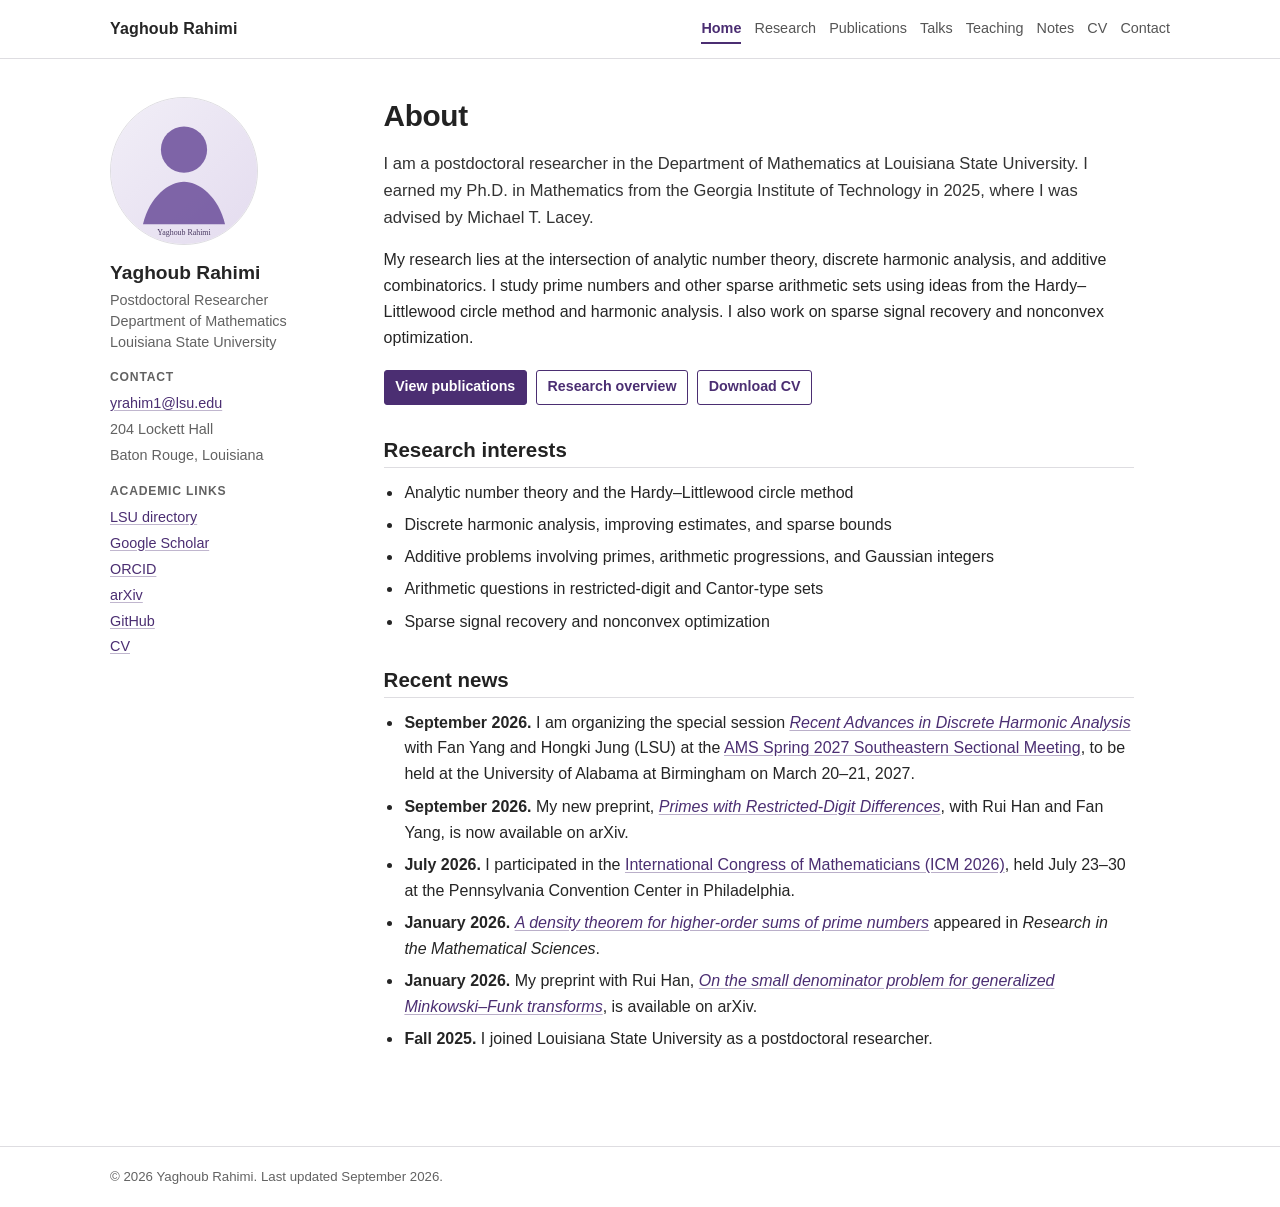
==== index.html @ df284439 "Use shared organizing wording on homepage and CV" ====
<!doctype html>
<html lang="en">
<head>
  <meta charset="utf-8">
  <meta name="viewport" content="width=device-width, initial-scale=1">
  <title>Yaghoub Rahimi | Mathematics</title>
  <meta name="description" content="Yaghoub Rahimi, mathematics postdoc at LSU. Research in analytic number theory, harmonic analysis, additive combinatorics, and sparse signal recovery.">
  <meta name="author" content="Yaghoub Rahimi">
  <meta name="theme-color" content="#4b2e72">
  <link rel="canonical" href="https://yaghoub-rahimi.github.io/">
  <meta property="og:title" content="Yaghoub Rahimi | Mathematics">
  <meta property="og:description" content="Research, publications, talks, and teaching in number theory, harmonic analysis, additive combinatorics, and sparse signal recovery.">
  <meta property="og:type" content="website">
  <meta property="og:url" content="https://yaghoub-rahimi.github.io/">
  <meta property="og:image" content="https://yaghoub-rahimi.github.io/assets/og.jpg">
  <meta property="og:image:width" content="1200">
  <meta property="og:image:height" content="630">
  <meta property="og:image:alt" content="Yaghoub Rahimi, Postdoctoral Researcher in Mathematics at Louisiana State University">
  <meta name="twitter:card" content="summary_large_image">
  <link rel="icon" href="assets/favicon.svg" type="image/svg+xml">
  <link rel="stylesheet" href="assets/styles.css?v=20260909">
</head>
<body>
  <a class="skip-link" href="#main">Skip to content</a>
  <header class="site-header">
    <div class="header-inner">
      <a class="site-title" href="index.html">Yaghoub Rahimi</a>
      <nav class="nav" aria-label="Main navigation">
        <a href="index.html" aria-current="page">Home</a>
        <a href="research.html">Research</a>
        <a href="publications.html">Publications</a>
        <a href="talks.html">Talks</a>
        <a href="teaching.html">Teaching</a>
        <a href="notes.html">Notes</a>
        <a href="cv.html">CV</a>
        <a href="contact.html">Contact</a>
      </nav>
    </div>
  </header>

  <div class="shell">
    <aside class="sidebar" aria-label="Profile sidebar">
      <div class="profile">
        <!-- TODO(content): Replace this placeholder with a professional headshot at the same path, or update src on every page. -->
        <img class="profile-photo" src="assets/profile-placeholder.svg" width="480" height="480" alt="">
        <div>
          <h2>Yaghoub Rahimi</h2>
          <p class="role">Postdoctoral Researcher<br>Department of Mathematics<br>Louisiana State University</p>
        </div>
        <div class="profile-section">
          <h3>Contact</h3>
          <ul>
            <li><a href="mailto:yrahim1@lsu.edu">yrahim1@lsu.edu</a></li>
            <li>204 Lockett Hall</li>
            <li>Baton Rouge, Louisiana</li>
          </ul>
        </div>
        <div class="profile-section links">
          <h3>Academic links</h3>
          <ul>
            <li><a href="https://www.math.lsu.edu/people/postdocs#yrahim1">LSU directory</a></li>
            <li><a href="https://scholar.google.com/citations?user=u2n-iosAAAAJ&amp;hl=en">Google Scholar</a></li>
            <li><a href="https://orcid.org/0000-0001-9597-3187" rel="me">ORCID</a></li>
            <li><a href="https://arxiv.org/search/?query=Yaghoub+Rahimi&amp;searchtype=author">arXiv</a></li>
            <li><a href="https://github.com/Yaghoub-Rahimi" rel="me">GitHub</a></li>
            <li><a href="assets/files/Yaghoub_Rahimi_CV.pdf">CV</a></li>
          </ul>
        </div>
      </div>
    </aside>

    <main id="main" class="content" tabindex="-1">
      <h1>About</h1>
      <p class="lead">I am a postdoctoral researcher in the Department of Mathematics at Louisiana State University. I earned my Ph.D. in Mathematics from the Georgia Institute of Technology in 2025, where I was advised by Michael T. Lacey.</p>
      <p>My research lies at the intersection of analytic number theory, discrete harmonic analysis, and additive combinatorics. I study prime numbers and other sparse arithmetic sets using ideas from the Hardy–Littlewood circle method and harmonic analysis. I also work on sparse signal recovery and nonconvex optimization.</p>

      <div class="button-row">
        <a class="button primary" href="publications.html">View publications</a>
        <a class="button" href="research.html">Research overview</a>
        <a class="button" href="assets/files/Yaghoub_Rahimi_CV.pdf" download>Download CV</a>
      </div>

      <h2>Research interests</h2>
      <ul class="plain-list">
        <li>Analytic number theory and the Hardy–Littlewood circle method</li>
        <li>Discrete harmonic analysis, improving estimates, and sparse bounds</li>
        <li>Additive problems involving primes, arithmetic progressions, and Gaussian integers</li>
        <li>Arithmetic questions in restricted-digit and Cantor-type sets</li>
        <li>Sparse signal recovery and nonconvex optimization</li>
      </ul>

      <h2>Recent news</h2>
      <ul class="news-list">
        <li><time datetime="2026-09-15">September 2026.</time> I am organizing the special session <a href="ams-2027.html"><em>Recent Advances in Discrete Harmonic Analysis</em></a> with Fan Yang and Hongki Jung (LSU) at the <a href="https://meetings.ams.org/math/spring2027se/meetingapp.cgi/Home/0">AMS Spring 2027 Southeastern Sectional Meeting</a>, to be held at the University of Alabama at Birmingham on March 20–21, 2027.</li>
        <li><time datetime="2026-09-05">September 2026.</time> My new preprint, <a href="https://arxiv.org/abs/2609.05810"><em>Primes with Restricted-Digit Differences</em></a>, with Rui Han and Fan Yang, is now available on arXiv.</li>
        <li><time datetime="2026-07">July 2026.</time> I participated in the <a href="https://www.mathunion.org/icm/icm-2026">International Congress of Mathematicians (ICM 2026)</a>, held July 23–30 at the Pennsylvania Convention Center in Philadelphia.</li>
        <li><time datetime="2026-01-21">January 2026.</time> <a href="publications.html#density-primes"><em>A density theorem for higher-order sums of prime numbers</em></a> appeared in <em>Research in the Mathematical Sciences</em>.</li>
        <li><time datetime="2026-01-14">January 2026.</time> My preprint with Rui Han, <a href="publications.html#minkowski-funk"><em>On the small denominator problem for generalized Minkowski–Funk transforms</em></a>, is available on arXiv.</li>
        <li><time datetime="2025-08">Fall 2025.</time> I joined Louisiana State University as a postdoctoral researcher.</li>
      </ul>
    </main>
  </div>

  <footer>
    <div class="footer-inner">&copy; 2026 Yaghoub Rahimi. Last updated September 2026.</div>
  </footer>
</body>
</html>
---- assets/styles.css ----
:root {
  --background: #ffffff;
  --text: #252525;
  --muted: #626262;
  --subtle: #f7f6f8;
  --border: #dedde1;
  --accent: #4b2e72;
  --accent-dark: #2f184c;
  --sidebar-width: 220px;
  --content-width: 750px;
}

* {
  box-sizing: border-box;
}

html {
  font-size: 16px;
}

body {
  min-height: 100vh;
  margin: 0;
  display: flex;
  flex-direction: column;
  background: var(--background);
  color: var(--text);
  font-family: -apple-system, BlinkMacSystemFont, "Segoe UI", Roboto, Helvetica, Arial, sans-serif;
  font-size: 1rem;
  line-height: 1.62;
  -webkit-font-smoothing: antialiased;
  text-rendering: optimizeLegibility;
}

a {
  color: var(--accent);
  text-decoration-thickness: 0.06em;
  text-underline-offset: 0.14em;
}

a:hover {
  color: var(--accent-dark);
}

a:focus-visible,
button:focus-visible,
iframe:focus-visible,
object:focus-visible {
  outline: 2px solid var(--accent);
  outline-offset: 3px;
}

img {
  max-width: 100%;
  height: auto;
}

.skip-link {
  position: fixed;
  left: 0.75rem;
  top: -5rem;
  z-index: 1000;
  padding: 0.45rem 0.7rem;
  border: 1px solid var(--border);
  border-radius: 3px;
  background: #fff;
  color: #111;
}

.skip-link:focus {
  top: 0.75rem;
}

.site-header {
  flex: none;
  border-bottom: 1px solid var(--border);
  background: #fff;
}

.header-inner {
  width: min(1060px, calc(100% - 2rem));
  min-height: 58px;
  margin: 0 auto;
  display: flex;
  align-items: center;
  justify-content: space-between;
  gap: 1.5rem;
}

.site-title {
  flex: none;
  color: var(--text);
  font-size: 1rem;
  font-weight: 700;
  letter-spacing: 0.01em;
  text-decoration: none;
  white-space: nowrap;
}

.nav {
  display: flex;
  align-items: center;
  justify-content: flex-end;
  flex-wrap: wrap;
  gap: 0.2rem 0.82rem;
}

.nav a {
  padding: 0.22rem 0 0.18rem;
  border-bottom: 2px solid transparent;
  color: #555;
  font-size: 0.9rem;
  line-height: 1.45;
  text-decoration: none;
  white-space: nowrap;
}

.nav a:hover {
  border-bottom-color: #bcb9c1;
  color: var(--text);
}

.nav a[aria-current="page"] {
  border-bottom-color: var(--accent);
  color: var(--accent);
  font-weight: 600;
}

.shell {
  width: min(1060px, calc(100% - 2rem));
  margin: 2.4rem auto 0;
  flex: 1 0 auto;
  display: grid;
  grid-template-columns: var(--sidebar-width) minmax(0, var(--content-width));
  column-gap: 3.35rem;
  align-items: start;
}

.sidebar {
  position: sticky;
  top: 1.25rem;
}

.profile {
  color: var(--muted);
  font-size: 0.9rem;
}

.profile-photo {
  display: block;
  width: 148px;
  height: 148px;
  margin: 0 0 1rem;
  object-fit: cover;
  border: 1px solid var(--border);
  border-radius: 50%;
  background: var(--subtle);
}

.profile h2 {
  margin: 0 0 0.28rem;
  padding: 0;
  border: 0;
  color: var(--text);
  font-size: 1.2rem;
  line-height: 1.24;
}

.profile .role {
  margin: 0;
  color: var(--muted);
  line-height: 1.48;
}

.profile-section {
  margin: 1.05rem 0 0;
}

.profile-section h3 {
  margin: 0 0 0.38rem;
  color: #626262;
  font-size: 0.76rem;
  font-weight: 700;
  letter-spacing: 0.065em;
  line-height: 1.3;
  text-transform: uppercase;
}

.profile ul {
  margin: 0;
  padding: 0;
  list-style: none;
}

.profile li {
  margin: 0.16rem 0;
}

.profile a {
  text-decoration: underline;
  text-decoration-color: rgba(75, 46, 114, 0.35);
}

.content {
  width: 100%;
  min-width: 0;
  max-width: var(--content-width);
  padding-bottom: 3.75rem;
  overflow-wrap: break-word;
}

.content:focus {
  outline: none;
}

.content :target {
  scroll-margin-top: 1rem;
}

.error-page .shell {
  grid-template-columns: minmax(0, var(--content-width));
  justify-content: center;
}

h1,
h2,
h3 {
  color: #222;
  line-height: 1.28;
}

h1 {
  margin: 0 0 1rem;
  font-size: 1.86rem;
  font-weight: 700;
  letter-spacing: -0.012em;
}

h2 {
  margin: 2rem 0 0.7rem;
  padding-bottom: 0.28rem;
  border-bottom: 1px solid var(--border);
  font-size: 1.28rem;
  font-weight: 700;
}

h3 {
  margin: 1.35rem 0 0.3rem;
  font-size: 1.04rem;
  font-weight: 700;
}

p {
  margin: 0 0 0.95rem;
}

.lead {
  color: #333;
  font-size: 1.035rem;
}

.note {
  color: var(--muted);
  font-size: 0.93rem;
}

.content a:not(.button) {
  text-decoration: underline;
  text-decoration-color: rgba(75, 46, 114, 0.38);
}

.button-row {
  display: flex;
  flex-wrap: wrap;
  gap: 0.55rem;
  margin: 1.2rem 0 1.35rem;
}

.button {
  display: inline-block;
  padding: 0.4rem 0.67rem;
  border: 1px solid var(--accent);
  border-radius: 3px;
  background: #fff;
  color: var(--accent);
  font-size: 0.89rem;
  font-weight: 600;
  line-height: 1.4;
  text-decoration: none;
}

.button:hover {
  background: var(--accent);
  color: #fff;
  text-decoration: none;
}

.button.primary {
  background: var(--accent);
  color: #fff;
}

.button.primary:hover {
  background: var(--accent-dark);
}

.plain-list,
.news-list {
  margin: 0.35rem 0 1.1rem;
  padding-left: 1.22rem;
}

.plain-list li,
.news-list li {
  margin-bottom: 0.4rem;
  padding-left: 0.08rem;
}

.news-list time {
  font-weight: 700;
}

.publication-list {
  margin: 0.35rem 0 0;
  padding-left: 1.45rem;
}

.publication-list > li {
  margin: 0 0 1.35rem;
  padding-left: 0.2rem;
}

.publication-title {
  color: #202020;
  font-weight: 700;
  line-height: 1.42;
}

.authors {
  margin-top: 0.08rem;
  color: #333;
}

.venue {
  margin-top: 0.08rem;
  color: var(--muted);
  font-size: 0.94rem;
}

.paper-links {
  margin-top: 0.2rem;
  font-size: 0.91rem;
}

.link-separator {
  margin: 0 0.38rem;
  color: #999;
}

.me {
  font-weight: 700;
}

.timeline {
  margin: 0.3rem 0 0;
  padding: 0;
  list-style: none;
}

.timeline > li {
  display: grid;
  grid-template-columns: 7.6rem minmax(0, 1fr);
  gap: 0.85rem;
  margin: 0;
  padding: 0.82rem 0;
  border-bottom: 1px solid #ecebed;
}

.timeline > li:first-child {
  padding-top: 0.15rem;
}

.timeline-date {
  color: var(--muted);
  font-size: 0.9rem;
}

.timeline-title {
  color: #242424;
  font-weight: 700;
  line-height: 1.42;
}

.timeline-meta {
  margin-top: 0.1rem;
  color: var(--muted);
  font-size: 0.93rem;
}

.role-list {
  margin: 0.3rem 0 0;
  padding: 0;
  list-style: none;
}

.role-list > li {
  margin-bottom: 1rem;
}

.role-title {
  font-weight: 700;
}

.role-meta,
.role-details {
  color: var(--muted);
  font-size: 0.94rem;
}

.related-work,
.empty-state {
  margin-top: 1.6rem;
  padding: 0.9rem 1rem;
  border-left: 3px solid #c8bdd5;
  background: var(--subtle);
}

.related-work h2 {
  margin: 0 0 0.4rem;
  padding: 0;
  border: 0;
  font-size: 1.08rem;
}

.related-work p:last-child,
.empty-state p:last-child {
  margin-bottom: 0;
}

.contact-list {
  margin: 1.2rem 0 0;
}

.contact-list dt {
  margin-top: 1.2rem;
  color: #333;
  font-weight: 700;
}

.contact-list dd {
  margin: 0.16rem 0 0;
}

.contact-list address {
  font-style: normal;
}

.cv-frame {
  width: 100%;
  height: 780px;
  margin-top: 1rem;
  border: 1px solid var(--border);
  border-radius: 3px;
  background: var(--subtle);
}

footer {
  flex: none;
  margin-top: 1rem;
  padding: 1.2rem 0;
  border-top: 1px solid var(--border);
  color: var(--muted);
  font-size: 0.83rem;
}

.footer-inner {
  width: min(1060px, calc(100% - 2rem));
  margin: 0 auto;
}

@media (max-width: 940px) {
  .header-inner {
    min-height: auto;
    padding: 0.78rem 0 0.72rem;
    align-items: flex-start;
    flex-direction: column;
    gap: 0.42rem;
  }

  .nav {
    justify-content: flex-start;
  }

  .shell {
    margin-top: 1.55rem;
    grid-template-columns: 1fr;
  }

  .sidebar {
    position: static;
    margin-bottom: 1.7rem;
    padding-bottom: 1.35rem;
    border-bottom: 1px solid var(--border);
  }

  .profile {
    display: grid;
    grid-template-columns: 92px minmax(0, 1fr) minmax(9rem, 0.75fr);
    column-gap: 1rem;
    align-items: start;
  }

  .profile-photo {
    width: 92px;
    height: 92px;
    margin: 0;
    grid-row: span 2;
  }

  .profile-section {
    margin: 0;
  }

  .profile-section.links {
    margin-top: 0.7rem;
    grid-column: 2 / -1;
  }

  .profile-section.links ul {
    display: flex;
    flex-wrap: wrap;
    gap: 0.08rem 0.85rem;
  }

  .content {
    max-width: 760px;
  }
}

@media (max-width: 640px) {
  .header-inner,
  .shell,
  .footer-inner {
    width: min(100% - 1.35rem, 1060px);
  }

  .nav {
    width: 100%;
    display: grid;
    grid-template-columns: repeat(4, max-content);
    justify-content: space-between;
    gap: 0.12rem 0.5rem;
  }

  .nav a {
    display: flex;
    align-items: center;
    min-height: 44px;
    min-width: 44px;
    font-size: 0.86rem;
  }

  .button {
    display: inline-flex;
    align-items: center;
    min-height: 44px;
  }

  .sidebar {
    margin-bottom: 1.35rem;
    padding-bottom: 1rem;
  }

  .profile {
    grid-template-columns: 78px minmax(0, 1fr);
  }

  .profile-photo {
    width: 78px;
    height: 78px;
  }

  .profile-section {
    margin-top: 0.55rem;
    grid-column: 1 / -1;
  }

  .profile-section.links {
    margin-top: 0.55rem;
    grid-column: 1 / -1;
  }

  .profile-section:not(.links) ul {
    display: flex;
    flex-wrap: wrap;
    gap: 0.08rem 0.85rem;
  }

  h1 {
    font-size: 1.68rem;
  }

  h2 {
    font-size: 1.2rem;
  }

  .lead {
    font-size: 1rem;
  }

  .timeline > li {
    grid-template-columns: 1fr;
    gap: 0.08rem;
  }

  .cv-frame {
    display: none;
  }
}

@media (max-height: 680px) and (min-width: 941px) {
  .sidebar {
    position: static;
  }
}

@media (prefers-reduced-motion: reduce) {
  *,
  *::before,
  *::after {
    scroll-behavior: auto !important;
  }
}

@media print {
  .site-header,
  .sidebar,
  footer,
  .button-row {
    display: none;
  }

  body,
  .shell,
  .content {
    display: block;
    width: auto;
    max-width: none;
    margin: 0;
    padding: 0;
  }

  a {
    color: #000;
    text-decoration: none;
  }

  h1,
  h2,
  h3 {
    break-after: avoid;
  }

  .publication-list > li,
  .timeline > li,
  .role-list > li {
    break-inside: avoid;
  }
}
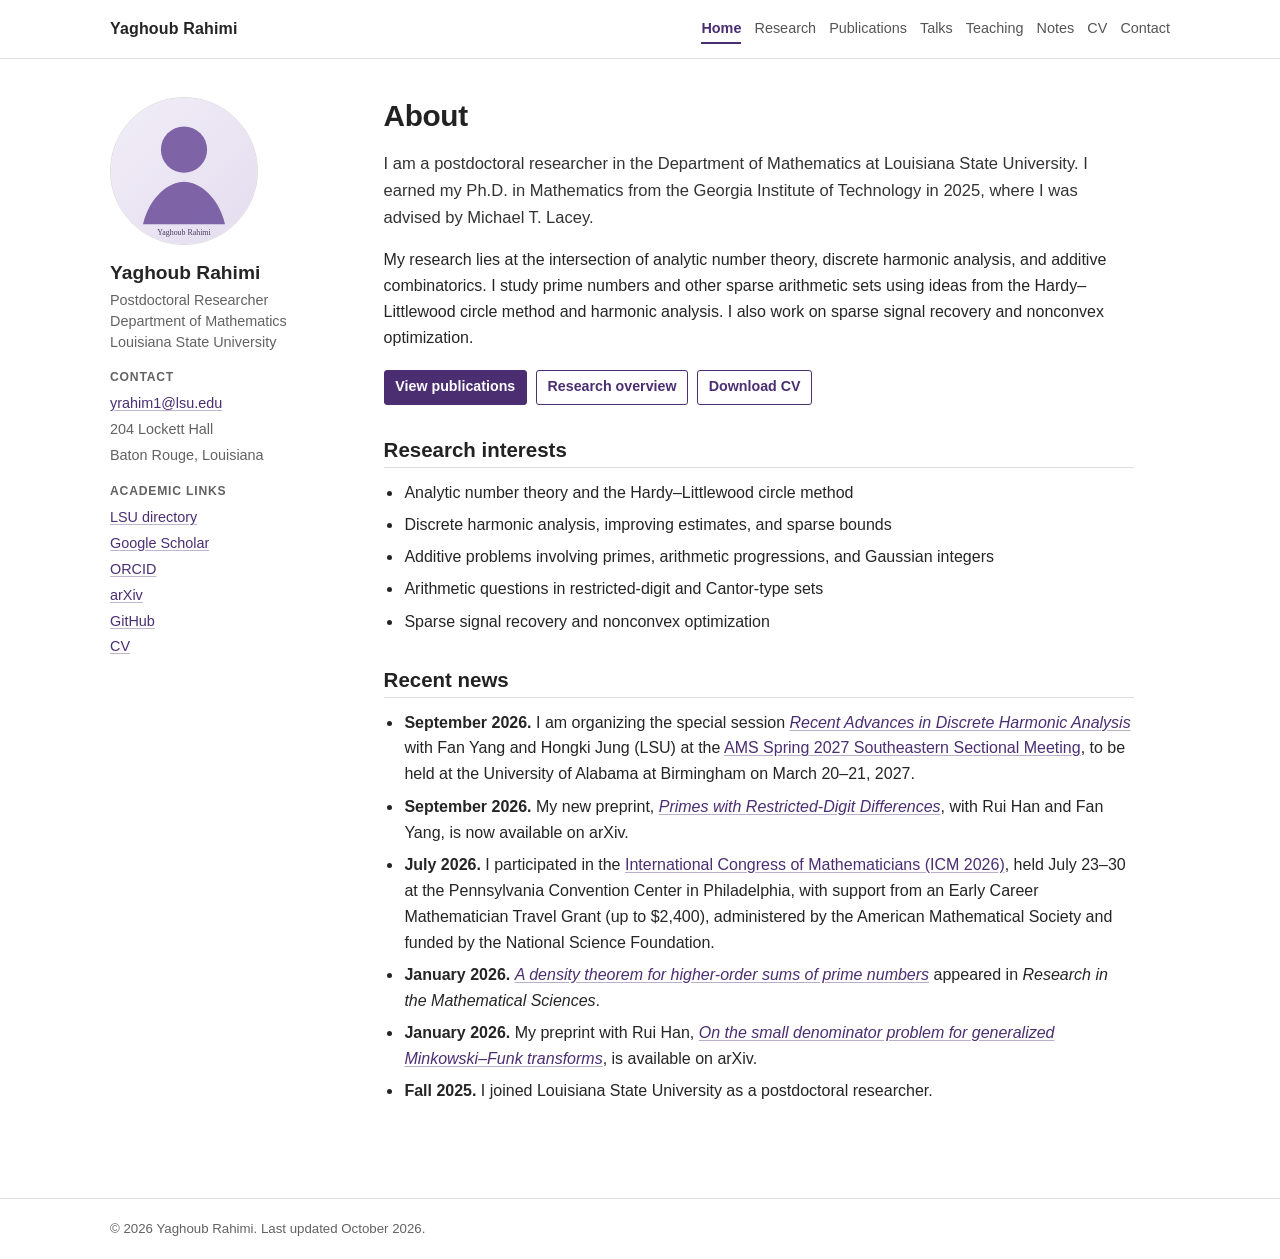
==== commit 9f75db66: "Add ICM 2026 travel grant to CV and homepage news" ====
--- a/index.html
+++ b/index.html
@@ -93,7 +93,7 @@
       <ul class="news-list">
         <li><time datetime="2026-09-15">September 2026.</time> I am organizing the special session <a href="ams-2027.html"><em>Recent Advances in Discrete Harmonic Analysis</em></a> with Fan Yang and Hongki Jung (LSU) at the <a href="https://meetings.ams.org/math/spring2027se/meetingapp.cgi/Home/0">AMS Spring 2027 Southeastern Sectional Meeting</a>, to be held at the University of Alabama at Birmingham on March 20–21, 2027.</li>
         <li><time datetime="2026-09-05">September 2026.</time> My new preprint, <a href="https://arxiv.org/abs/2609.05810"><em>Primes with Restricted-Digit Differences</em></a>, with Rui Han and Fan Yang, is now available on arXiv.</li>
-        <li><time datetime="2026-07">July 2026.</time> I participated in the <a href="https://www.mathunion.org/icm/icm-2026">International Congress of Mathematicians (ICM 2026)</a>, held July 23–30 at the Pennsylvania Convention Center in Philadelphia.</li>
+        <li><time datetime="2026-07">July 2026.</time> I participated in the <a href="https://www.mathunion.org/icm/icm-2026">International Congress of Mathematicians (ICM 2026)</a>, held July 23–30 at the Pennsylvania Convention Center in Philadelphia, with support from an Early Career Mathematician Travel Grant (up to $2,400), administered by the American Mathematical Society and funded by the National Science Foundation.</li>
         <li><time datetime="2026-01-21">January 2026.</time> <a href="publications.html#density-primes"><em>A density theorem for higher-order sums of prime numbers</em></a> appeared in <em>Research in the Mathematical Sciences</em>.</li>
         <li><time datetime="2026-01-14">January 2026.</time> My preprint with Rui Han, <a href="publications.html#minkowski-funk"><em>On the small denominator problem for generalized Minkowski–Funk transforms</em></a>, is available on arXiv.</li>
         <li><time datetime="2025-08">Fall 2025.</time> I joined Louisiana State University as a postdoctoral researcher.</li>
@@ -102,7 +102,7 @@
   </div>
 
   <footer>
-    <div class="footer-inner">&copy; 2026 Yaghoub Rahimi. Last updated September 2026.</div>
+    <div class="footer-inner">&copy; 2026 Yaghoub Rahimi. Last updated October 2026.</div>
   </footer>
 </body>
 </html>
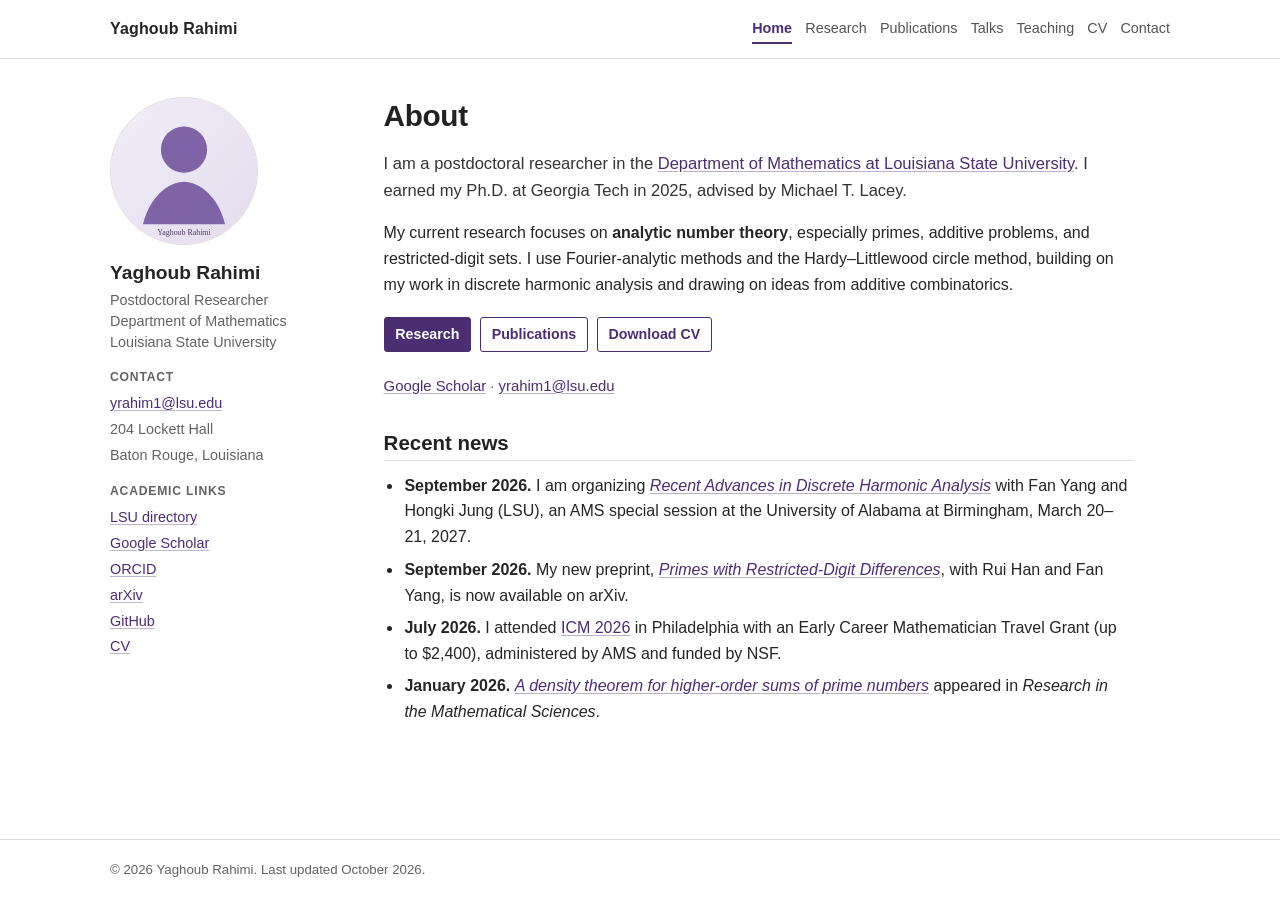
==== commit 00dc6872: "Clarify research narrative and polish academic website" ====
--- a/index.html
+++ b/index.html
@@ -4,12 +4,12 @@
   <meta charset="utf-8">
   <meta name="viewport" content="width=device-width, initial-scale=1">
   <title>Yaghoub Rahimi | Mathematics</title>
-  <meta name="description" content="Yaghoub Rahimi, mathematics postdoc at LSU. Research in analytic number theory, harmonic analysis, additive combinatorics, and sparse signal recovery.">
+  <meta name="description" content="Yaghoub Rahimi, postdoctoral researcher in mathematics at LSU, working in analytic number theory, discrete harmonic analysis, and additive combinatorics.">
   <meta name="author" content="Yaghoub Rahimi">
   <meta name="theme-color" content="#4b2e72">
   <link rel="canonical" href="https://yaghoub-rahimi.github.io/">
   <meta property="og:title" content="Yaghoub Rahimi | Mathematics">
-  <meta property="og:description" content="Research, publications, talks, and teaching in number theory, harmonic analysis, additive combinatorics, and sparse signal recovery.">
+  <meta property="og:description" content="Analytic number theory, primes, and additive problems, with methods from discrete harmonic analysis and additive combinatorics.">
   <meta property="og:type" content="website">
   <meta property="og:url" content="https://yaghoub-rahimi.github.io/">
   <meta property="og:image" content="https://yaghoub-rahimi.github.io/assets/og.jpg">
@@ -31,7 +31,6 @@
         <a href="publications.html">Publications</a>
         <a href="talks.html">Talks</a>
         <a href="teaching.html">Teaching</a>
-        <a href="notes.html">Notes</a>
         <a href="cv.html">CV</a>
         <a href="contact.html">Contact</a>
       </nav>
@@ -49,7 +48,7 @@
         </div>
         <div class="profile-section">
           <h3>Contact</h3>
-          <ul>
+          <ul role="list">
             <li><a href="mailto:yrahim1@lsu.edu">yrahim1@lsu.edu</a></li>
             <li>204 Lockett Hall</li>
             <li>Baton Rouge, Louisiana</li>
@@ -57,7 +56,7 @@
         </div>
         <div class="profile-section links">
           <h3>Academic links</h3>
-          <ul>
+          <ul role="list">
             <li><a href="https://www.math.lsu.edu/people/postdocs#yrahim1">LSU directory</a></li>
             <li><a href="https://scholar.google.com/citations?user=u2n-iosAAAAJ&amp;hl=en">Google Scholar</a></li>
             <li><a href="https://orcid.org/0000-0001-9597-3187" rel="me">ORCID</a></li>
@@ -71,32 +70,22 @@
 
     <main id="main" class="content" tabindex="-1">
       <h1>About</h1>
-      <p class="lead">I am a postdoctoral researcher in the Department of Mathematics at Louisiana State University. I earned my Ph.D. in Mathematics from the Georgia Institute of Technology in 2025, where I was advised by Michael T. Lacey.</p>
-      <p>My research lies at the intersection of analytic number theory, discrete harmonic analysis, and additive combinatorics. I study prime numbers and other sparse arithmetic sets using ideas from the Hardy–Littlewood circle method and harmonic analysis. I also work on sparse signal recovery and nonconvex optimization.</p>
+      <p class="lead">I am a postdoctoral researcher in the <a href="https://www.math.lsu.edu/">Department of Mathematics at Louisiana State University</a>. I earned my Ph.D. at Georgia Tech in 2025, advised by Michael T. Lacey.</p>
+      <p>My current research focuses on <strong>analytic number theory</strong>, especially primes, additive problems, and restricted-digit sets. I use Fourier-analytic methods and the Hardy–Littlewood circle method, building on my work in discrete harmonic analysis and drawing on ideas from additive combinatorics.</p>
 
       <div class="button-row">
-        <a class="button primary" href="publications.html">View publications</a>
-        <a class="button" href="research.html">Research overview</a>
+        <a class="button primary" href="research.html">Research</a>
+        <a class="button" href="publications.html">Publications</a>
         <a class="button" href="assets/files/Yaghoub_Rahimi_CV.pdf" download>Download CV</a>
       </div>
-
-      <h2>Research interests</h2>
-      <ul class="plain-list">
-        <li>Analytic number theory and the Hardy–Littlewood circle method</li>
-        <li>Discrete harmonic analysis, improving estimates, and sparse bounds</li>
-        <li>Additive problems involving primes, arithmetic progressions, and Gaussian integers</li>
-        <li>Arithmetic questions in restricted-digit and Cantor-type sets</li>
-        <li>Sparse signal recovery and nonconvex optimization</li>
-      </ul>
+      <p class="note"><a href="https://scholar.google.com/citations?user=u2n-iosAAAAJ&amp;hl=en">Google Scholar</a> · <a href="mailto:yrahim1@lsu.edu">yrahim1@lsu.edu</a></p>
 
       <h2>Recent news</h2>
       <ul class="news-list">
-        <li><time datetime="2026-09-15">September 2026.</time> I am organizing the special session <a href="ams-2027.html"><em>Recent Advances in Discrete Harmonic Analysis</em></a> with Fan Yang and Hongki Jung (LSU) at the <a href="https://meetings.ams.org/math/spring2027se/meetingapp.cgi/Home/0">AMS Spring 2027 Southeastern Sectional Meeting</a>, to be held at the University of Alabama at Birmingham on March 20–21, 2027.</li>
+        <li><time datetime="2026-09-15">September 2026.</time> I am organizing <a href="ams-2027.html"><em>Recent Advances in Discrete Harmonic Analysis</em></a> with Fan Yang and Hongki Jung (LSU), an AMS special session at the University of Alabama at Birmingham, March 20–21, 2027.</li>
         <li><time datetime="2026-09-05">September 2026.</time> My new preprint, <a href="https://arxiv.org/abs/2609.05810"><em>Primes with Restricted-Digit Differences</em></a>, with Rui Han and Fan Yang, is now available on arXiv.</li>
-        <li><time datetime="2026-07">July 2026.</time> I participated in the <a href="https://www.mathunion.org/icm/icm-2026">International Congress of Mathematicians (ICM 2026)</a>, held July 23–30 at the Pennsylvania Convention Center in Philadelphia, with support from an Early Career Mathematician Travel Grant (up to $2,400), administered by the American Mathematical Society and funded by the National Science Foundation.</li>
+        <li><time datetime="2026-07">July 2026.</time> I attended <a href="https://www.mathunion.org/icm/icm-2026">ICM 2026</a> in Philadelphia with an Early Career Mathematician Travel Grant (up to $2,400), administered by AMS and funded by NSF.</li>
         <li><time datetime="2026-01-21">January 2026.</time> <a href="publications.html#density-primes"><em>A density theorem for higher-order sums of prime numbers</em></a> appeared in <em>Research in the Mathematical Sciences</em>.</li>
-        <li><time datetime="2026-01-14">January 2026.</time> My preprint with Rui Han, <a href="publications.html#minkowski-funk"><em>On the small denominator problem for generalized Minkowski–Funk transforms</em></a>, is available on arXiv.</li>
-        <li><time datetime="2025-08">Fall 2025.</time> I joined Louisiana State University as a postdoctoral researcher.</li>
       </ul>
     </main>
   </div>
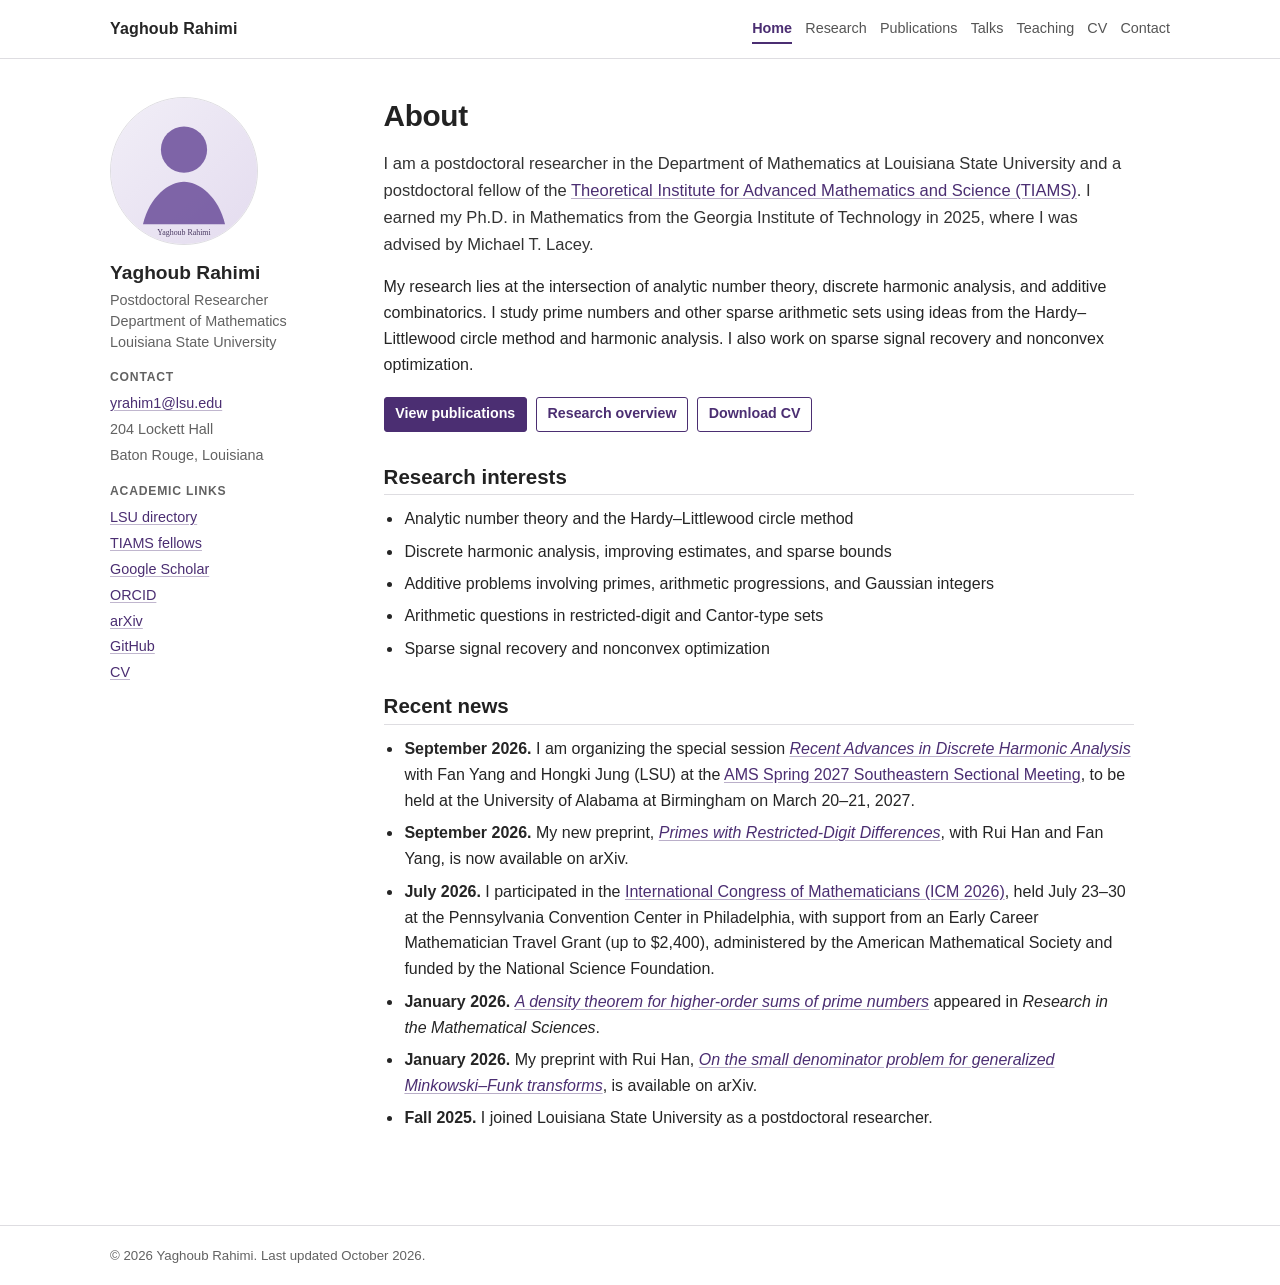
==== commit 66210e63: "Restore preferred presentation and add TIAMS fellowship" ====
--- a/index.html
+++ b/index.html
@@ -58,6 +58,7 @@
           <h3>Academic links</h3>
           <ul role="list">
             <li><a href="https://www.math.lsu.edu/people/postdocs#yrahim1">LSU directory</a></li>
+            <li><a href="https://www.lsu.edu/tiams/people/fellows.php">TIAMS fellows</a></li>
             <li><a href="https://scholar.google.com/citations?user=u2n-iosAAAAJ&amp;hl=en">Google Scholar</a></li>
             <li><a href="https://orcid.org/0000-0001-9597-3187" rel="me">ORCID</a></li>
             <li><a href="https://arxiv.org/search/?query=Yaghoub+Rahimi&amp;searchtype=author">arXiv</a></li>
@@ -70,22 +71,32 @@
 
     <main id="main" class="content" tabindex="-1">
       <h1>About</h1>
-      <p class="lead">I am a postdoctoral researcher in the <a href="https://www.math.lsu.edu/">Department of Mathematics at Louisiana State University</a>. I earned my Ph.D. at Georgia Tech in 2025, advised by Michael T. Lacey.</p>
-      <p>My current research focuses on <strong>analytic number theory</strong>, especially primes, additive problems, and restricted-digit sets. I use Fourier-analytic methods and the Hardy–Littlewood circle method, building on my work in discrete harmonic analysis and drawing on ideas from additive combinatorics.</p>
+      <p class="lead">I am a postdoctoral researcher in the Department of Mathematics at Louisiana State University and a postdoctoral fellow of the <a href="https://www.lsu.edu/tiams/people/fellows.php">Theoretical Institute for Advanced Mathematics and Science (TIAMS)</a>. I earned my Ph.D. in Mathematics from the Georgia Institute of Technology in 2025, where I was advised by Michael T. Lacey.</p>
+      <p>My research lies at the intersection of analytic number theory, discrete harmonic analysis, and additive combinatorics. I study prime numbers and other sparse arithmetic sets using ideas from the Hardy–Littlewood circle method and harmonic analysis. I also work on sparse signal recovery and nonconvex optimization.</p>
 
       <div class="button-row">
-        <a class="button primary" href="research.html">Research</a>
-        <a class="button" href="publications.html">Publications</a>
+        <a class="button primary" href="publications.html">View publications</a>
+        <a class="button" href="research.html">Research overview</a>
         <a class="button" href="assets/files/Yaghoub_Rahimi_CV.pdf" download>Download CV</a>
       </div>
-      <p class="note"><a href="https://scholar.google.com/citations?user=u2n-iosAAAAJ&amp;hl=en">Google Scholar</a> · <a href="mailto:yrahim1@lsu.edu">yrahim1@lsu.edu</a></p>
+
+      <h2>Research interests</h2>
+      <ul class="plain-list">
+        <li>Analytic number theory and the Hardy–Littlewood circle method</li>
+        <li>Discrete harmonic analysis, improving estimates, and sparse bounds</li>
+        <li>Additive problems involving primes, arithmetic progressions, and Gaussian integers</li>
+        <li>Arithmetic questions in restricted-digit and Cantor-type sets</li>
+        <li>Sparse signal recovery and nonconvex optimization</li>
+      </ul>
 
       <h2>Recent news</h2>
       <ul class="news-list">
-        <li><time datetime="2026-09-15">September 2026.</time> I am organizing <a href="ams-2027.html"><em>Recent Advances in Discrete Harmonic Analysis</em></a> with Fan Yang and Hongki Jung (LSU), an AMS special session at the University of Alabama at Birmingham, March 20–21, 2027.</li>
+        <li><time datetime="2026-09-15">September 2026.</time> I am organizing the special session <a href="ams-2027.html"><em>Recent Advances in Discrete Harmonic Analysis</em></a> with Fan Yang and Hongki Jung (LSU) at the <a href="https://meetings.ams.org/math/spring2027se/meetingapp.cgi/Home/0">AMS Spring 2027 Southeastern Sectional Meeting</a>, to be held at the University of Alabama at Birmingham on March 20–21, 2027.</li>
         <li><time datetime="2026-09-05">September 2026.</time> My new preprint, <a href="https://arxiv.org/abs/2609.05810"><em>Primes with Restricted-Digit Differences</em></a>, with Rui Han and Fan Yang, is now available on arXiv.</li>
-        <li><time datetime="2026-07">July 2026.</time> I attended <a href="https://www.mathunion.org/icm/icm-2026">ICM 2026</a> in Philadelphia with an Early Career Mathematician Travel Grant (up to $2,400), administered by AMS and funded by NSF.</li>
+        <li><time datetime="2026-07">July 2026.</time> I participated in the <a href="https://www.mathunion.org/icm/icm-2026">International Congress of Mathematicians (ICM 2026)</a>, held July 23–30 at the Pennsylvania Convention Center in Philadelphia, with support from an Early Career Mathematician Travel Grant (up to $2,400), administered by the American Mathematical Society and funded by the National Science Foundation.</li>
         <li><time datetime="2026-01-21">January 2026.</time> <a href="publications.html#density-primes"><em>A density theorem for higher-order sums of prime numbers</em></a> appeared in <em>Research in the Mathematical Sciences</em>.</li>
+        <li><time datetime="2026-01-14">January 2026.</time> My preprint with Rui Han, <a href="publications.html#minkowski-funk"><em>On the small denominator problem for generalized Minkowski–Funk transforms</em></a>, is available on arXiv.</li>
+        <li><time datetime="2025-08">Fall 2025.</time> I joined Louisiana State University as a postdoctoral researcher.</li>
       </ul>
     </main>
   </div>
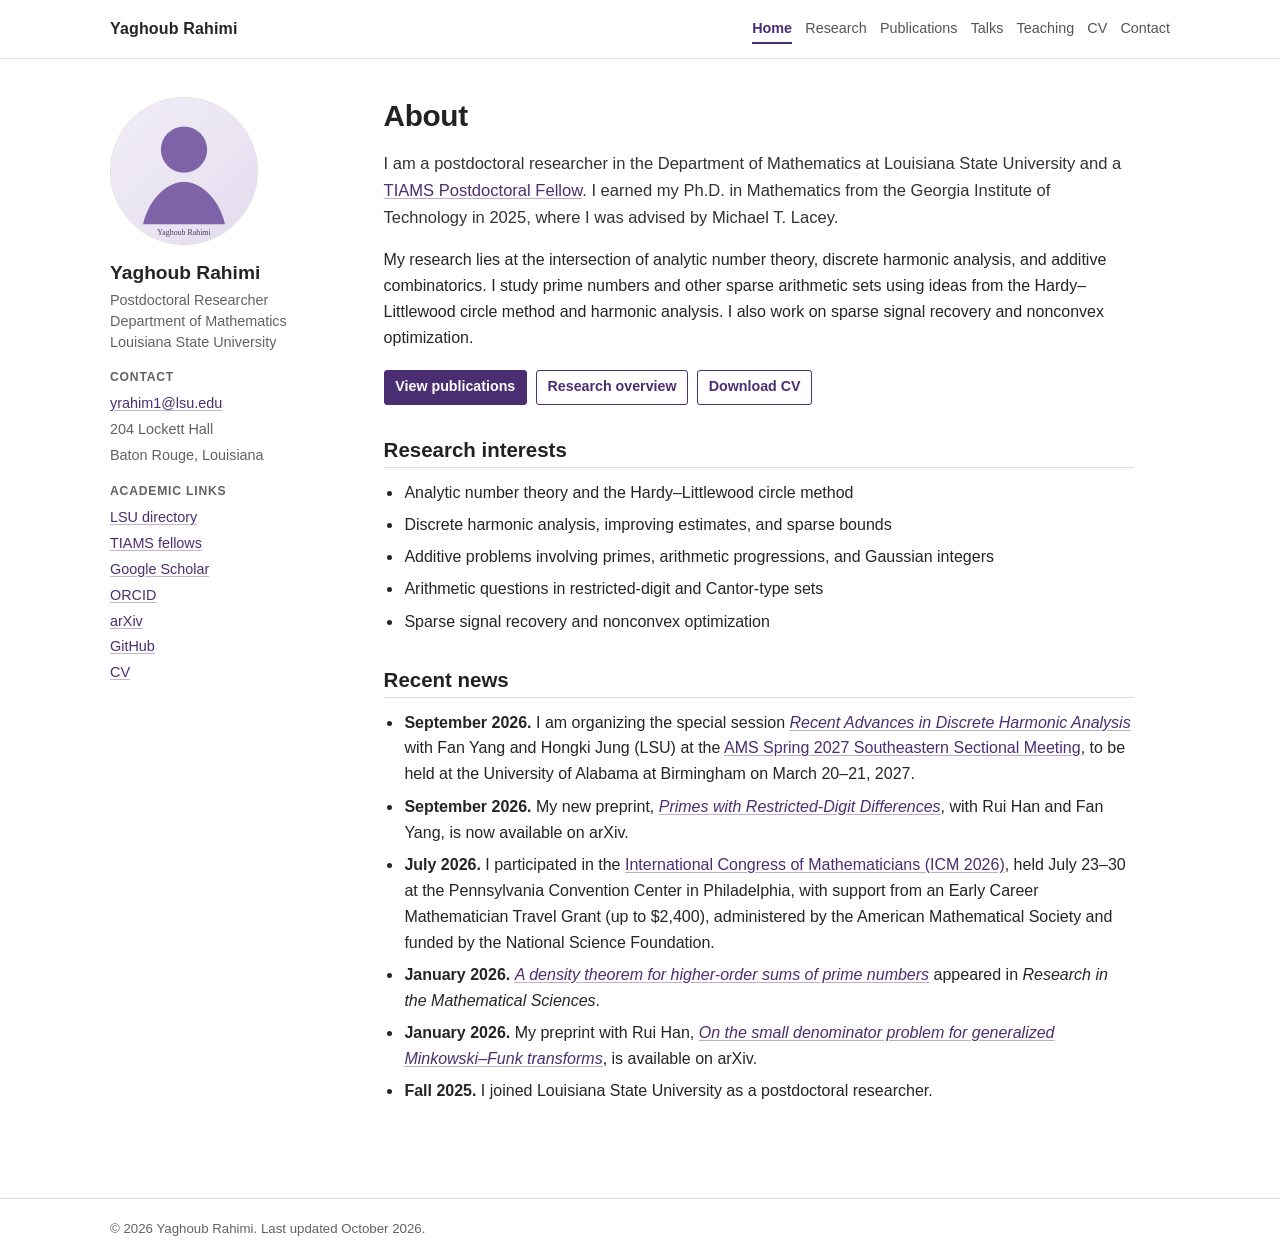
==== commit 14de278d: "Shorten TIAMS affiliation in About" ====
--- a/index.html
+++ b/index.html
@@ -71,7 +71,7 @@
 
     <main id="main" class="content" tabindex="-1">
       <h1>About</h1>
-      <p class="lead">I am a postdoctoral researcher in the Department of Mathematics at Louisiana State University and a postdoctoral fellow of the <a href="https://www.lsu.edu/tiams/people/fellows.php">Theoretical Institute for Advanced Mathematics and Science (TIAMS)</a>. I earned my Ph.D. in Mathematics from the Georgia Institute of Technology in 2025, where I was advised by Michael T. Lacey.</p>
+      <p class="lead">I am a postdoctoral researcher in the Department of Mathematics at Louisiana State University and a <a href="https://www.lsu.edu/tiams/people/fellows.php">TIAMS Postdoctoral Fellow</a>. I earned my Ph.D. in Mathematics from the Georgia Institute of Technology in 2025, where I was advised by Michael T. Lacey.</p>
       <p>My research lies at the intersection of analytic number theory, discrete harmonic analysis, and additive combinatorics. I study prime numbers and other sparse arithmetic sets using ideas from the Hardy–Littlewood circle method and harmonic analysis. I also work on sparse signal recovery and nonconvex optimization.</p>
 
       <div class="button-row">
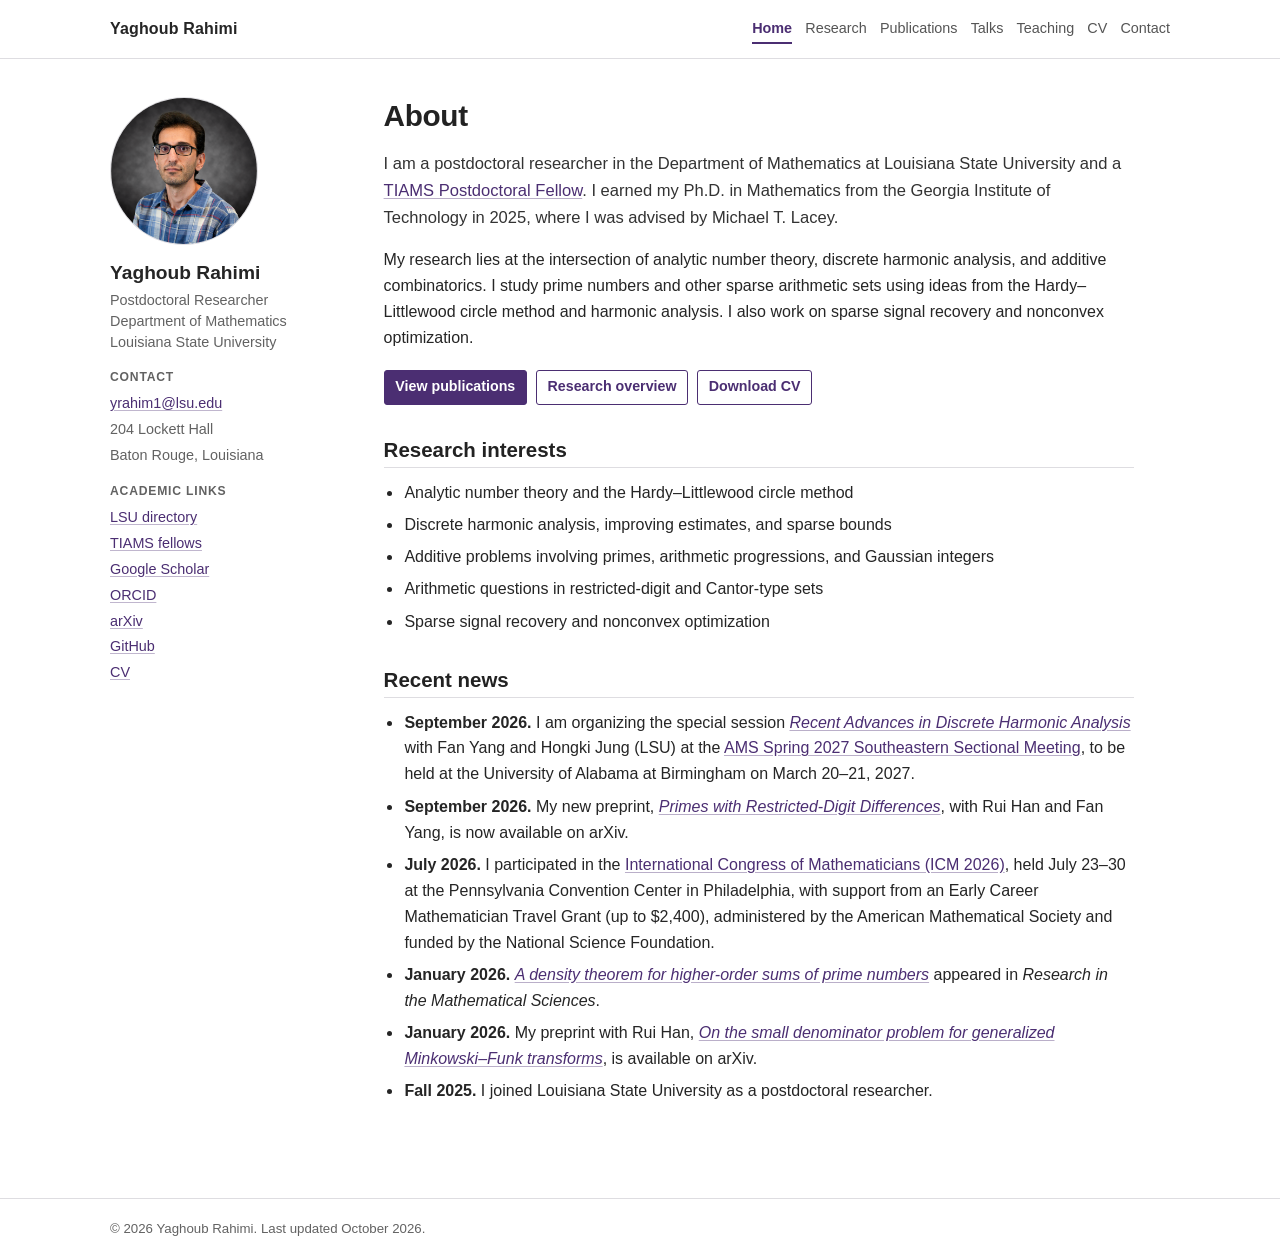
==== commit 27818937: "Add approved profile portrait across academic website" ====
--- a/index.html
+++ b/index.html
@@ -18,7 +18,7 @@
   <meta property="og:image:alt" content="Yaghoub Rahimi, Postdoctoral Researcher in Mathematics at Louisiana State University">
   <meta name="twitter:card" content="summary_large_image">
   <link rel="icon" href="assets/favicon.svg" type="image/svg+xml">
-  <link rel="stylesheet" href="assets/styles.css?v=20260909">
+  <link rel="stylesheet" href="assets/styles.css?v=20261005">
 </head>
 <body>
   <a class="skip-link" href="#main">Skip to content</a>
@@ -40,8 +40,7 @@
   <div class="shell">
     <aside class="sidebar" aria-label="Profile sidebar">
       <div class="profile">
-        <!-- TODO(content): Replace this placeholder with a professional headshot at the same path, or update src on every page. -->
-        <img class="profile-photo" src="assets/profile-placeholder.svg" width="480" height="480" alt="">
+        <img class="profile-photo" src="assets/profile.png" width="1080" height="1350" alt="">
         <div>
           <h2>Yaghoub Rahimi</h2>
           <p class="role">Postdoctoral Researcher<br>Department of Mathematics<br>Louisiana State University</p>
--- a/assets/styles.css
+++ b/assets/styles.css
@@ -152,6 +152,7 @@
   height: 148px;
   margin: 0 0 1rem;
   object-fit: cover;
+  object-position: 50% 25%;
   border: 1px solid var(--border);
   border-radius: 50%;
   background: var(--subtle);
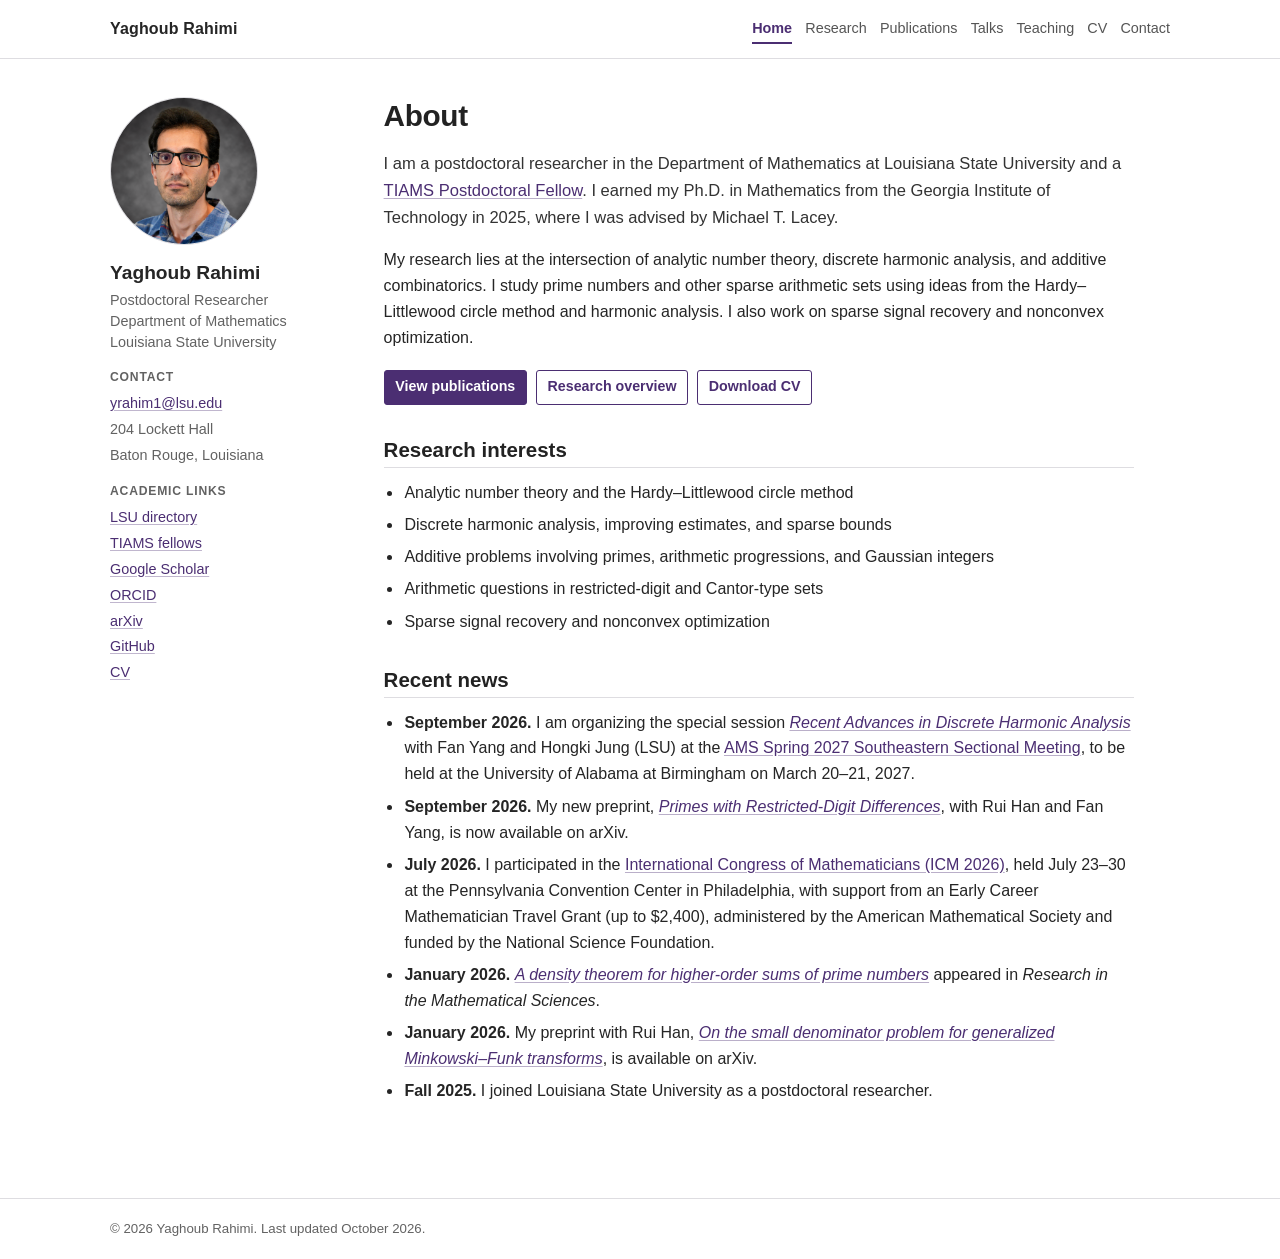
==== commit c8b7e44f: "Center and tighten the profile portrait crop" ====
--- a/index.html
+++ b/index.html
@@ -18,7 +18,7 @@
   <meta property="og:image:alt" content="Yaghoub Rahimi, Postdoctoral Researcher in Mathematics at Louisiana State University">
   <meta name="twitter:card" content="summary_large_image">
   <link rel="icon" href="assets/favicon.svg" type="image/svg+xml">
-  <link rel="stylesheet" href="assets/styles.css?v=20261005">
+  <link rel="stylesheet" href="assets/styles.css?v=20261005b">
 </head>
 <body>
   <a class="skip-link" href="#main">Skip to content</a>
@@ -40,7 +40,9 @@
   <div class="shell">
     <aside class="sidebar" aria-label="Profile sidebar">
       <div class="profile">
-        <img class="profile-photo" src="assets/profile.png" width="1080" height="1350" alt="">
+        <div class="profile-photo">
+          <img src="assets/profile.png" width="1080" height="1350" alt="">
+        </div>
         <div>
           <h2>Yaghoub Rahimi</h2>
           <p class="role">Postdoctoral Researcher<br>Department of Mathematics<br>Louisiana State University</p>
--- a/assets/styles.css
+++ b/assets/styles.css
@@ -147,15 +147,26 @@
 }
 
 .profile-photo {
+  position: relative;
   display: block;
   width: 148px;
   height: 148px;
   margin: 0 0 1rem;
-  object-fit: cover;
-  object-position: 50% 25%;
+  overflow: hidden;
   border: 1px solid var(--border);
   border-radius: 50%;
   background: var(--subtle);
+}
+
+.profile-photo > img {
+  position: absolute;
+  top: -6.5%;
+  left: -12.5%;
+  width: 135%;
+  height: 135%;
+  max-width: none;
+  object-fit: cover;
+  object-position: 50% 25%;
 }
 
 .profile h2 {
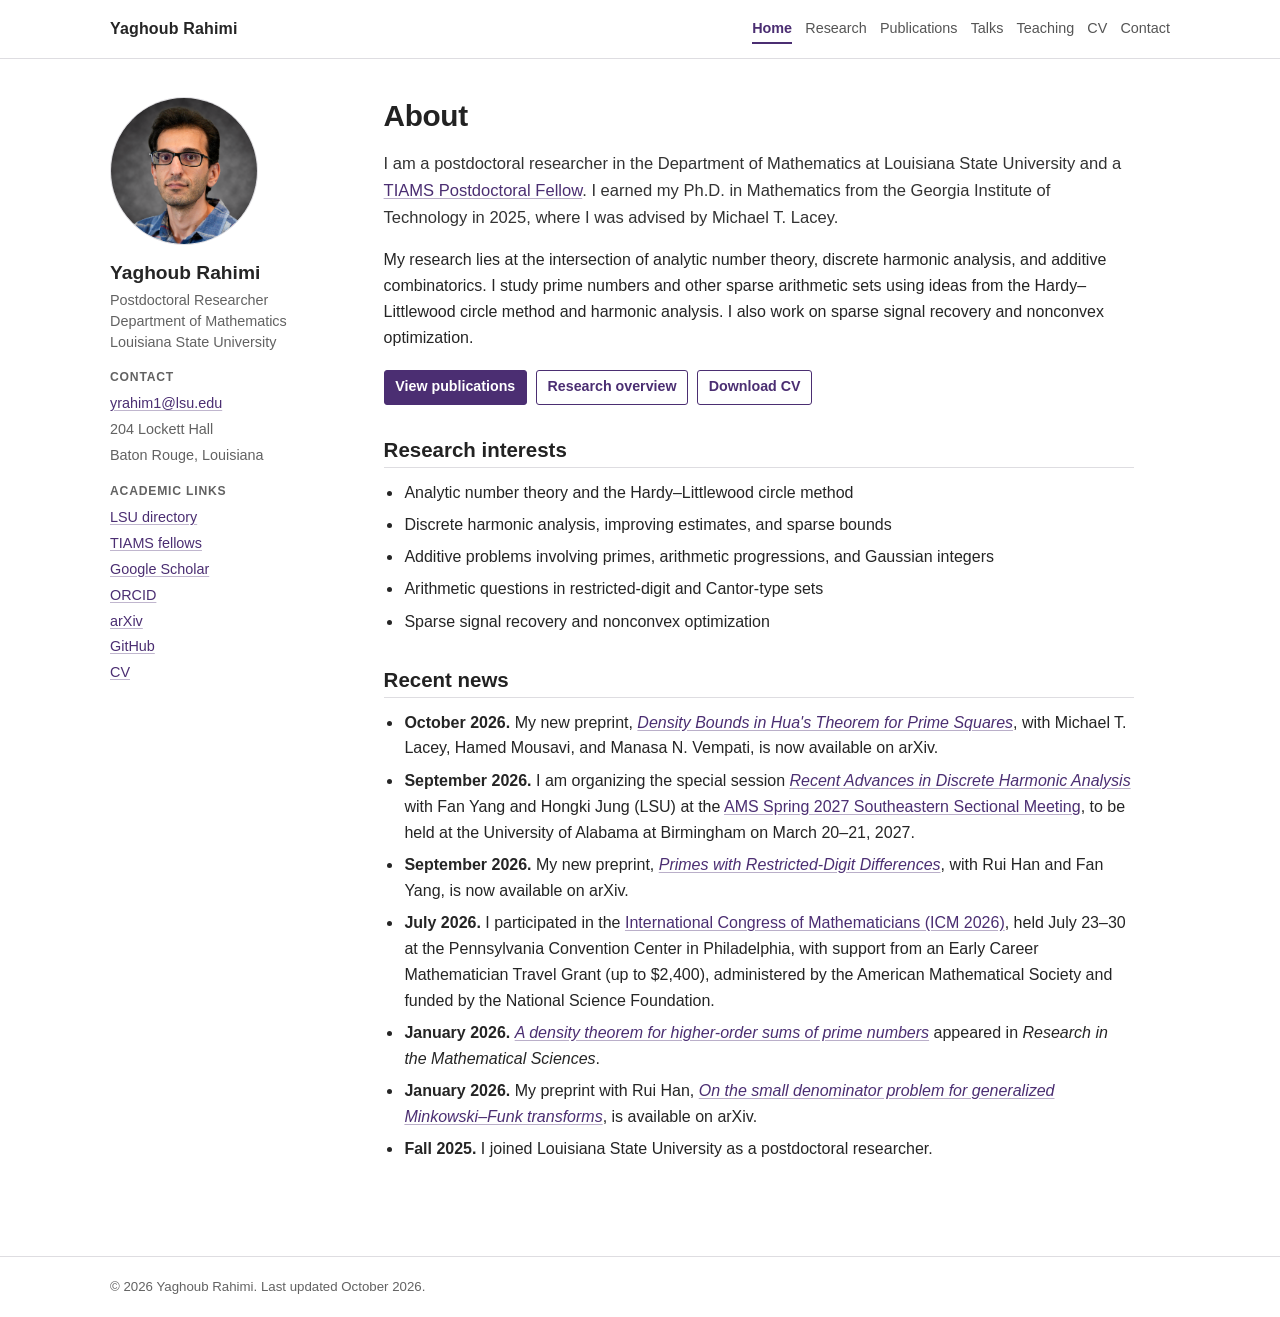
==== commit 314fbad5: "Add Hua prime-squares preprint and synchronize academic CV" ====
--- a/index.html
+++ b/index.html
@@ -92,6 +92,7 @@
 
       <h2>Recent news</h2>
       <ul class="news-list">
+        <li><time datetime="2026-10-15">October 2026.</time> My new preprint, <a href="https://arxiv.org/abs/2610.22747"><em>Density Bounds in Hua's Theorem for Prime Squares</em></a>, with Michael T. Lacey, Hamed Mousavi, and Manasa N. Vempati, is now available on arXiv.</li>
         <li><time datetime="2026-09-15">September 2026.</time> I am organizing the special session <a href="ams-2027.html"><em>Recent Advances in Discrete Harmonic Analysis</em></a> with Fan Yang and Hongki Jung (LSU) at the <a href="https://meetings.ams.org/math/spring2027se/meetingapp.cgi/Home/0">AMS Spring 2027 Southeastern Sectional Meeting</a>, to be held at the University of Alabama at Birmingham on March 20–21, 2027.</li>
         <li><time datetime="2026-09-05">September 2026.</time> My new preprint, <a href="https://arxiv.org/abs/2609.05810"><em>Primes with Restricted-Digit Differences</em></a>, with Rui Han and Fan Yang, is now available on arXiv.</li>
         <li><time datetime="2026-07">July 2026.</time> I participated in the <a href="https://www.mathunion.org/icm/icm-2026">International Congress of Mathematicians (ICM 2026)</a>, held July 23–30 at the Pennsylvania Convention Center in Philadelphia, with support from an Early Career Mathematician Travel Grant (up to $2,400), administered by the American Mathematical Society and funded by the National Science Foundation.</li>
